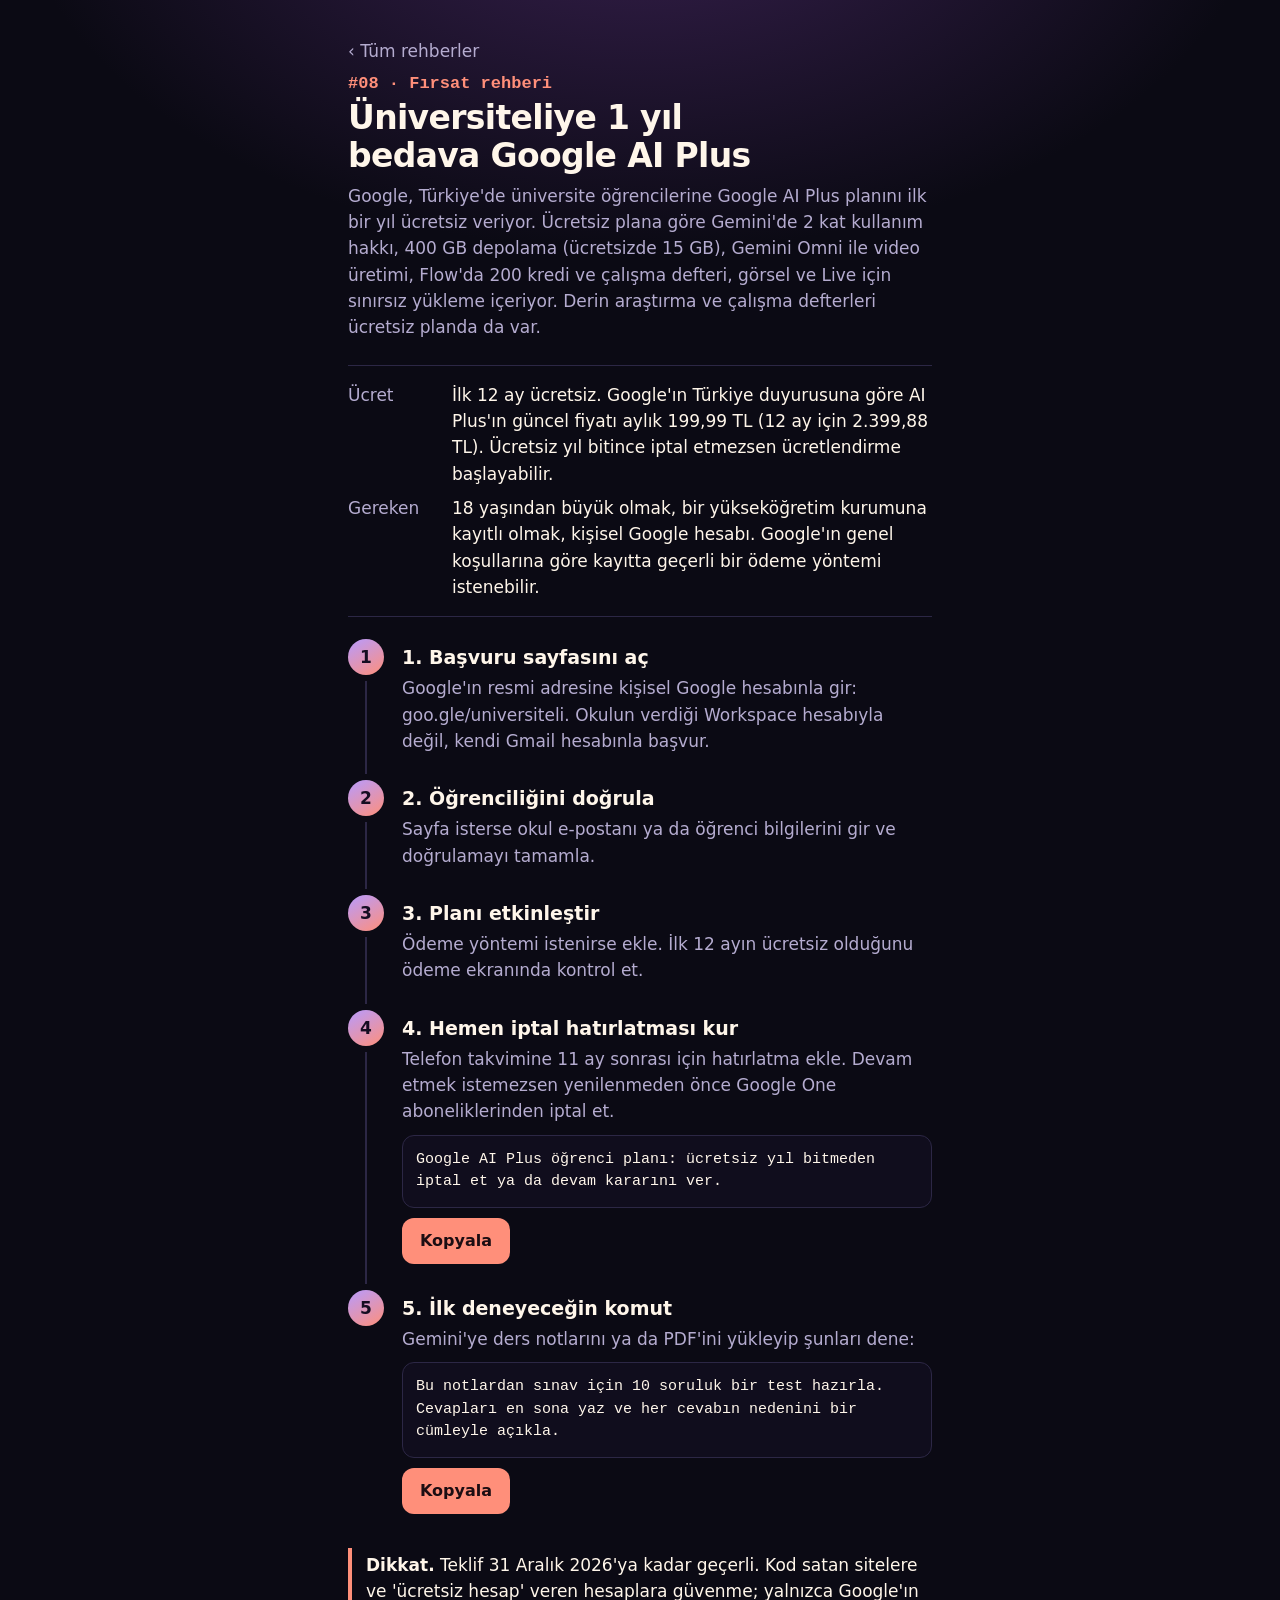
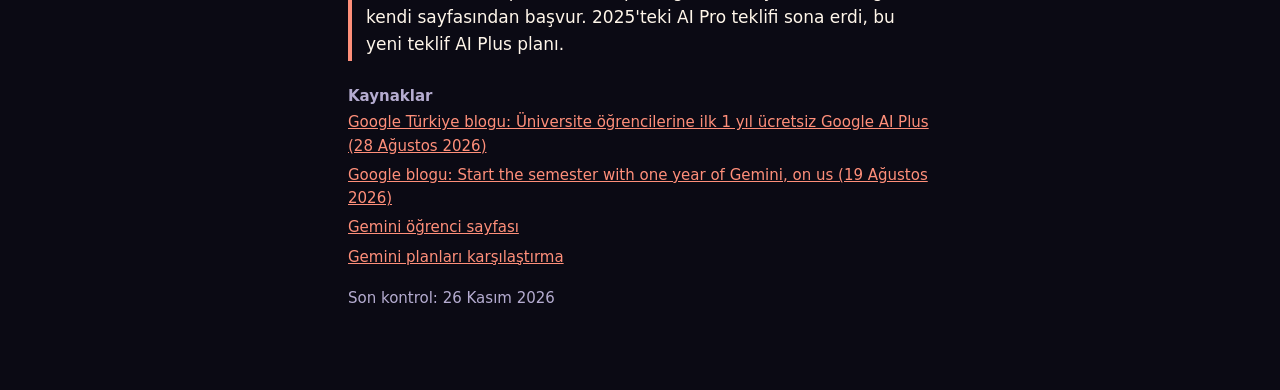
==== google-ai-plus-ogrenci/index.html @ 69dc7bd5 "imlec 8 numarali rehber" ====
<!doctype html><html lang="tr"><head><meta charset="utf-8">
<meta name="viewport" content="width=device-width,initial-scale=1"><title>Üniversiteliye 1 yıl bedava Google AI Plus | İmleç</title>
<meta name="description" content="Google, Türkiye&#x27;de üniversite öğrencilerine Google AI Plus planını ilk bir yıl ücretsiz veriyor. Ücretsiz plana göre Gemini&#x27;de 2 kat kullanım hakkı, 400 GB depolama (ücretsizde 15 GB), Gemini Omni ile video üretimi, Flow&#x27;da 200 kredi ve çalışma defteri, görsel ve Live için sınırsız yükleme içeriyor. Derin araştırma ve çalışma defterleri ücretsiz planda da var."><meta name="theme-color" content="#0b0a14">
<link rel="icon" href="../profil.jpg"><link rel="stylesheet" href="../stil.css"></head>
<body><main><a class="geri" href="../index.html">‹ Tüm rehberler</a><div class="no">#08 · Fırsat rehberi</div><h1>Üniversiteliye 1 yıl bedava Google AI Plus</h1><p class="alt">Google, Türkiye&#x27;de üniversite öğrencilerine Google AI Plus planını ilk bir yıl ücretsiz veriyor. Ücretsiz plana göre Gemini&#x27;de 2 kat kullanım hakkı, 400 GB depolama (ücretsizde 15 GB), Gemini Omni ile video üretimi, Flow&#x27;da 200 kredi ve çalışma defteri, görsel ve Live için sınırsız yükleme içeriyor. Derin araştırma ve çalışma defterleri ücretsiz planda da var.</p><dl><dt>Ücret</dt><dd>İlk 12 ay ücretsiz. Google&#x27;ın Türkiye duyurusuna göre AI Plus&#x27;ın güncel fiyatı aylık 199,99 TL (12 ay için 2.399,88 TL). Ücretsiz yıl bitince iptal etmezsen ücretlendirme başlayabilir.</dd><dt>Gereken</dt><dd>18 yaşından büyük olmak, bir yükseköğretim kurumuna kayıtlı olmak, kişisel Google hesabı. Google&#x27;ın genel koşullarına göre kayıtta geçerli bir ödeme yöntemi istenebilir.</dd></dl><ol><li><b>1. Başvuru sayfasını aç</b><p>Google&#x27;ın resmi adresine kişisel Google hesabınla gir: goo.gle/universiteli. Okulun verdiği Workspace hesabıyla değil, kendi Gmail hesabınla başvur.</p></li><li><b>2. Öğrenciliğini doğrula</b><p>Sayfa isterse okul e-postanı ya da öğrenci bilgilerini gir ve doğrulamayı tamamla.</p></li><li><b>3. Planı etkinleştir</b><p>Ödeme yöntemi istenirse ekle. İlk 12 ayın ücretsiz olduğunu ödeme ekranında kontrol et.</p></li><li><b>4. Hemen iptal hatırlatması kur</b><p>Telefon takvimine 11 ay sonrası için hatırlatma ekle. Devam etmek istemezsen yenilenmeden önce Google One aboneliklerinden iptal et.</p><div class="kopya">Google AI Plus öğrenci planı: ücretsiz yıl bitmeden iptal et ya da devam kararını ver.</div><button type="button">Kopyala</button></li><li><b>5. İlk deneyeceğin komut</b><p>Gemini&#x27;ye ders notlarını ya da PDF&#x27;ini yükleyip şunları dene:</p><div class="kopya">Bu notlardan sınav için 10 soruluk bir test hazırla. Cevapları en sona yaz ve her cevabın nedenini bir cümleyle açıkla.</div><button type="button">Kopyala</button></li></ol><p class="dikkat"><b>Dikkat.</b> Teklif 31 Aralık 2026&#x27;ya kadar geçerli. Kod satan sitelere ve &#x27;ücretsiz hesap&#x27; veren hesaplara güvenme; yalnızca Google&#x27;ın kendi sayfasından başvur. 2025&#x27;teki AI Pro teklifi sona erdi, bu yeni teklif AI Plus planı.</p><div class="kay"><b>Kaynaklar</b><ul><li><a href="https://blog.google/intl/tr-tr/urun-duyurulari/yeni-okul-yilina-gemini-ile-baslayin-universite-ogrencilerine-ilk-1-yil-ucretsiz-google-ai-plus-plani/" target="_blank" rel="noopener">Google Türkiye blogu: Üniversite öğrencilerine ilk 1 yıl ücretsiz Google AI Plus (28 Ağustos 2026)</a></li><li><a href="https://blog.google/innovation-and-ai/products/gemini-app/student-offer-google-ai/" target="_blank" rel="noopener">Google blogu: Start the semester with one year of Gemini, on us (19 Ağustos 2026)</a></li><li><a href="https://gemini.google/students/" target="_blank" rel="noopener">Gemini öğrenci sayfası</a></li><li><a href="https://gemini.google/subscriptions/" target="_blank" rel="noopener">Gemini planları karşılaştırma</a></li></ul><p>Son kontrol: 26 Kasım 2026</p></div><script>
for(const b of document.querySelectorAll('button'))b.onclick=async()=>{const k=b.previousElementSibling;
try{await navigator.clipboard.writeText(k.textContent);b.textContent='Kopyalandı'}
catch{const r=document.createRange();r.selectNodeContents(k);const s=getSelection();s.removeAllRanges();s.addRange(r);b.textContent='Metin seçildi, kopyala'}
setTimeout(()=>b.textContent='Kopyala',2000)};
</script></main></body></html>
---- stil.css ----
:root{--bg:#0b0a14;--kart:#171427;--cizgi:#2c2745;--yazi:#fff6ea;--sonuk:#b5acd0;--mercan:#ff8f7a;--mor:#b79bff}
*{box-sizing:border-box}html{-webkit-text-size-adjust:100%}
[hidden]{display:none!important}
body{margin:0;min-height:100vh;background:radial-gradient(900px 560px at 50% -140px,#3a2152 0,transparent 70%),var(--bg);color:var(--yazi);font:17px/1.55 "Segoe UI",system-ui,-apple-system,Roboto,sans-serif}
main{max-width:620px;margin:0 auto;padding:28px 18px 64px}a{color:var(--mercan)}
:focus-visible{outline:3px solid var(--mor);outline-offset:3px}
.yuz{display:flex;justify-content:center;align-items:center;gap:13px;height:92px;font:300 62px/1 Consolas,monospace;text-shadow:0 0 22px #ff9c7e}
.yuz i{width:11px;height:44px;border-radius:9px;background:#fffaf2;box-shadow:0 0 24px #ffb79a;animation:k 4.2s infinite}
@keyframes k{0%,93%,100%{transform:none}96%{transform:scaleY(.1)}}
h1{font-size:33px;line-height:1.14;margin:6px 0 8px;letter-spacing:-.02em;text-wrap:balance}
.orta{text-align:center}.alt{color:var(--sonuk);margin:0 0 24px}
input{width:100%;font:inherit;color:inherit;background:var(--kart);border:1px solid var(--cizgi);border-radius:14px;padding:14px 16px;margin-bottom:8px}
input::placeholder{color:#9a91b8}
ul{list-style:none;margin:0;padding:0}
.l a{display:grid;grid-template-columns:54px 1fr auto;gap:8px;align-items:center;padding:19px 4px;color:inherit;text-decoration:none;border-bottom:1px solid var(--cizgi)}
.l b{font-size:19px;line-height:1.25;display:block}.l small{color:var(--sonuk)}
.no{font:700 17px Consolas,monospace;color:var(--mercan)}.l a:hover b{color:var(--mercan)}
.geri{display:inline-block;padding:10px 0;text-decoration:none;color:var(--sonuk)}
dl{display:grid;grid-template-columns:92px 1fr;gap:8px 12px;margin:22px 0;padding:16px 0;border-block:1px solid var(--cizgi)}dt{color:var(--sonuk)}dd{margin:0}
ol{list-style:none;counter-reset:a;margin:0;padding:0}
ol li{counter-increment:a;position:relative;padding:0 0 26px 54px}
ol li:before{content:counter(a);position:absolute;left:0;top:0;width:36px;height:36px;border-radius:50%;display:grid;place-items:center;background:linear-gradient(150deg,var(--mor),var(--mercan));color:#150d22;font-weight:800}
ol li:not(:last-child):after{content:"";position:absolute;left:17px;top:42px;bottom:6px;width:2px;background:var(--cizgi)}
ol b{font-size:19px;display:block;line-height:36px}ol p{margin:0;color:var(--sonuk)}
.kopya{background:#100d1d;border:1px solid var(--cizgi);border-radius:12px;padding:13px;margin-top:10px;font:15px/1.5 Consolas,monospace;overflow-wrap:anywhere}
button,.git{display:inline-block;min-height:46px;margin-top:10px;padding:11px 18px;border:0;border-radius:12px;background:var(--mercan);color:#1c0d12;font-weight:700;font-size:16px;line-height:24px;font-family:inherit;text-decoration:none;cursor:pointer}
.dikkat{border-left:4px solid var(--mercan);padding:4px 0 4px 14px;margin:8px 0 24px}
.kay{font-size:15px;color:var(--sonuk)}.kay li{padding:3px 0;overflow-wrap:anywhere}
@media(prefers-reduced-motion:reduce){.yuz i{animation:none}}
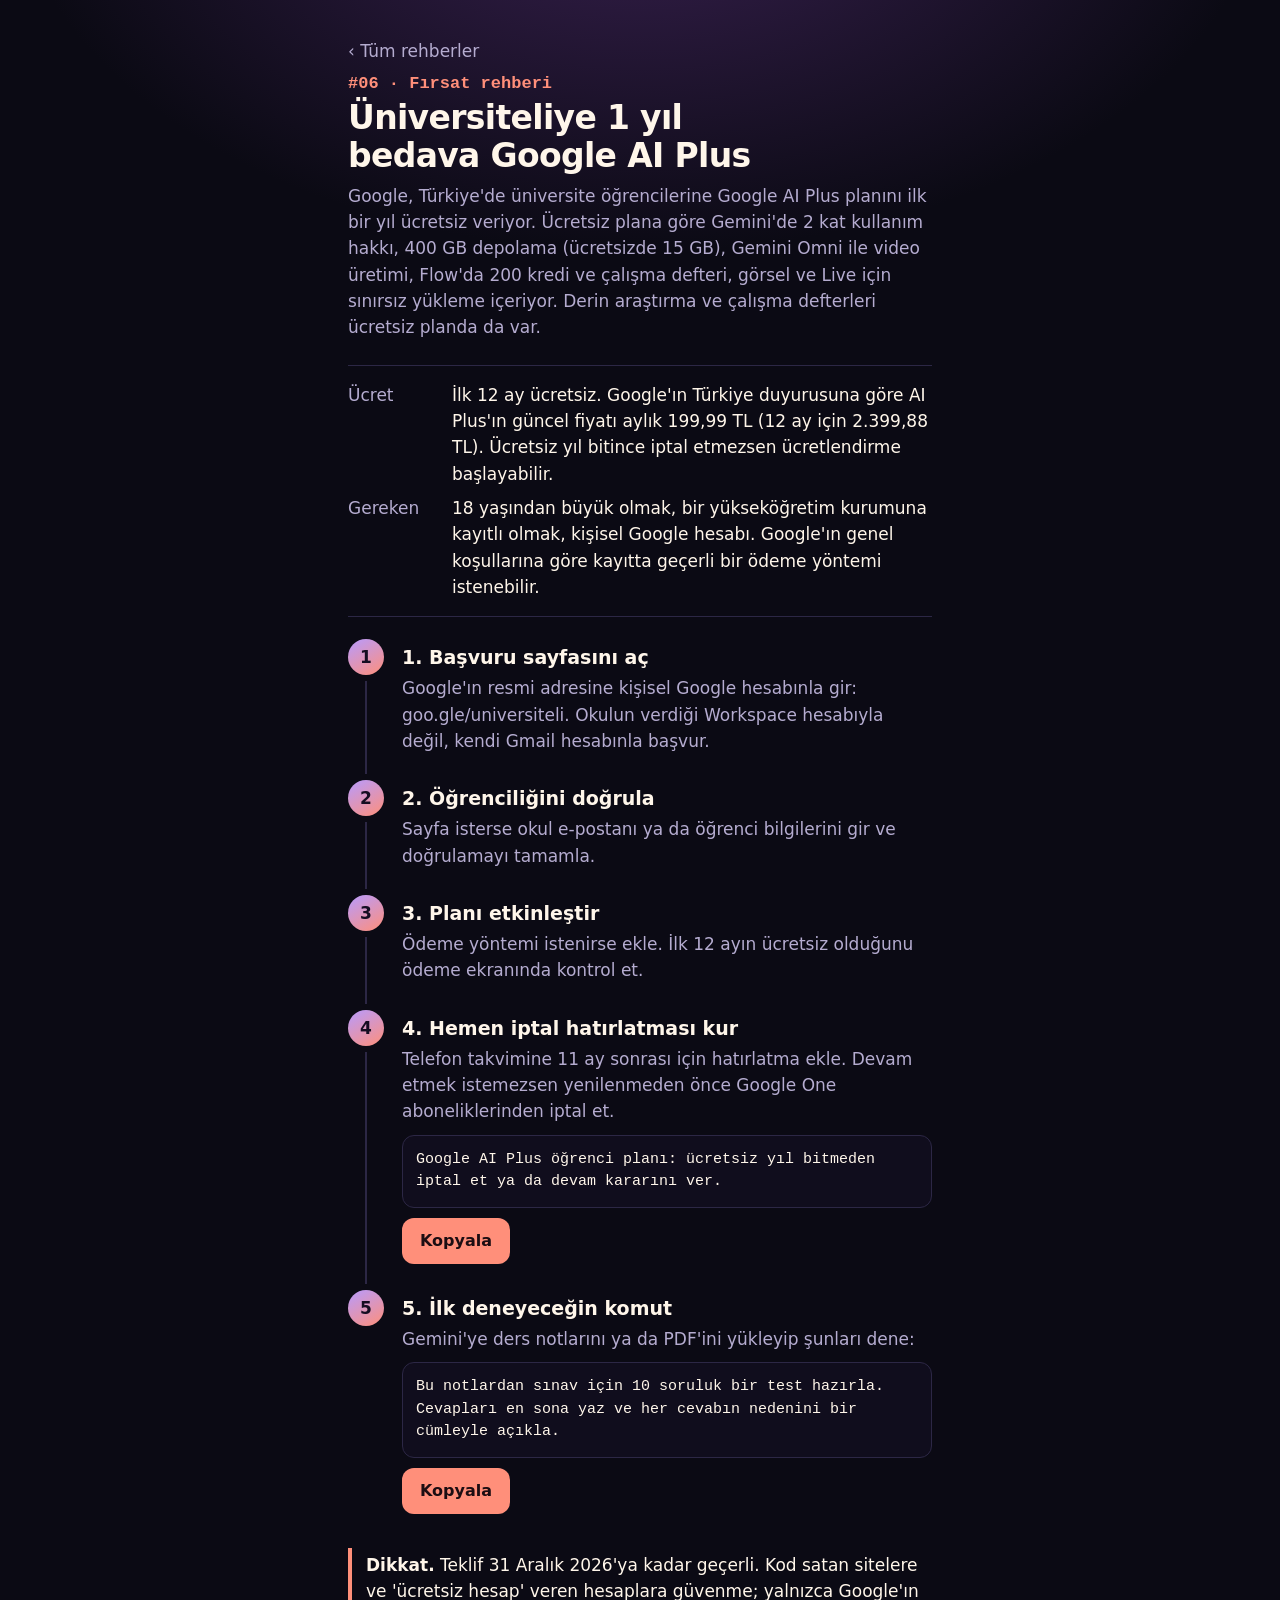
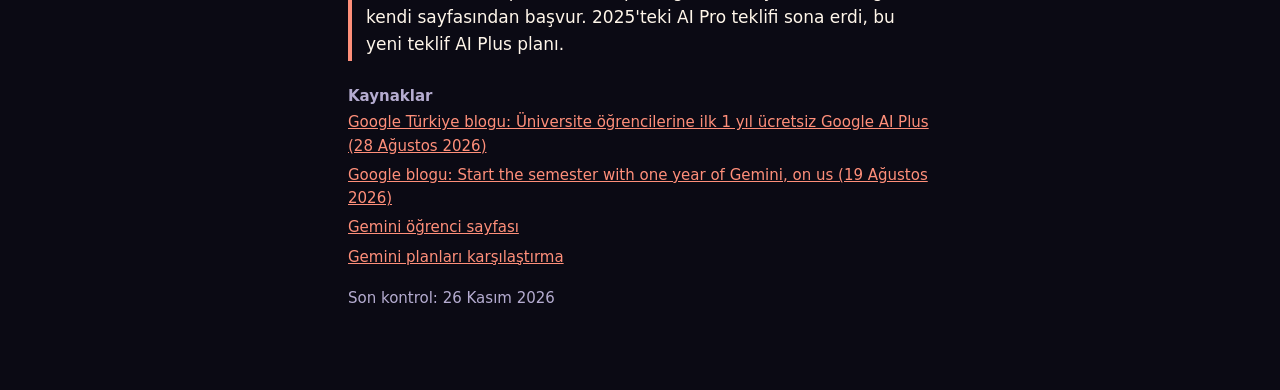
==== commit 77675244: "rehber numaralari yayin sirasina gore" ====
--- a/google-ai-plus-ogrenci/index.html
+++ b/google-ai-plus-ogrenci/index.html
@@ -2,7 +2,7 @@
 <meta name="viewport" content="width=device-width,initial-scale=1"><title>Üniversiteliye 1 yıl bedava Google AI Plus | İmleç</title>
 <meta name="description" content="Google, Türkiye&#x27;de üniversite öğrencilerine Google AI Plus planını ilk bir yıl ücretsiz veriyor. Ücretsiz plana göre Gemini&#x27;de 2 kat kullanım hakkı, 400 GB depolama (ücretsizde 15 GB), Gemini Omni ile video üretimi, Flow&#x27;da 200 kredi ve çalışma defteri, görsel ve Live için sınırsız yükleme içeriyor. Derin araştırma ve çalışma defterleri ücretsiz planda da var."><meta name="theme-color" content="#0b0a14">
 <link rel="icon" href="../profil.jpg"><link rel="stylesheet" href="../stil.css"></head>
-<body><main><a class="geri" href="../index.html">‹ Tüm rehberler</a><div class="no">#08 · Fırsat rehberi</div><h1>Üniversiteliye 1 yıl bedava Google AI Plus</h1><p class="alt">Google, Türkiye&#x27;de üniversite öğrencilerine Google AI Plus planını ilk bir yıl ücretsiz veriyor. Ücretsiz plana göre Gemini&#x27;de 2 kat kullanım hakkı, 400 GB depolama (ücretsizde 15 GB), Gemini Omni ile video üretimi, Flow&#x27;da 200 kredi ve çalışma defteri, görsel ve Live için sınırsız yükleme içeriyor. Derin araştırma ve çalışma defterleri ücretsiz planda da var.</p><dl><dt>Ücret</dt><dd>İlk 12 ay ücretsiz. Google&#x27;ın Türkiye duyurusuna göre AI Plus&#x27;ın güncel fiyatı aylık 199,99 TL (12 ay için 2.399,88 TL). Ücretsiz yıl bitince iptal etmezsen ücretlendirme başlayabilir.</dd><dt>Gereken</dt><dd>18 yaşından büyük olmak, bir yükseköğretim kurumuna kayıtlı olmak, kişisel Google hesabı. Google&#x27;ın genel koşullarına göre kayıtta geçerli bir ödeme yöntemi istenebilir.</dd></dl><ol><li><b>1. Başvuru sayfasını aç</b><p>Google&#x27;ın resmi adresine kişisel Google hesabınla gir: goo.gle/universiteli. Okulun verdiği Workspace hesabıyla değil, kendi Gmail hesabınla başvur.</p></li><li><b>2. Öğrenciliğini doğrula</b><p>Sayfa isterse okul e-postanı ya da öğrenci bilgilerini gir ve doğrulamayı tamamla.</p></li><li><b>3. Planı etkinleştir</b><p>Ödeme yöntemi istenirse ekle. İlk 12 ayın ücretsiz olduğunu ödeme ekranında kontrol et.</p></li><li><b>4. Hemen iptal hatırlatması kur</b><p>Telefon takvimine 11 ay sonrası için hatırlatma ekle. Devam etmek istemezsen yenilenmeden önce Google One aboneliklerinden iptal et.</p><div class="kopya">Google AI Plus öğrenci planı: ücretsiz yıl bitmeden iptal et ya da devam kararını ver.</div><button type="button">Kopyala</button></li><li><b>5. İlk deneyeceğin komut</b><p>Gemini&#x27;ye ders notlarını ya da PDF&#x27;ini yükleyip şunları dene:</p><div class="kopya">Bu notlardan sınav için 10 soruluk bir test hazırla. Cevapları en sona yaz ve her cevabın nedenini bir cümleyle açıkla.</div><button type="button">Kopyala</button></li></ol><p class="dikkat"><b>Dikkat.</b> Teklif 31 Aralık 2026&#x27;ya kadar geçerli. Kod satan sitelere ve &#x27;ücretsiz hesap&#x27; veren hesaplara güvenme; yalnızca Google&#x27;ın kendi sayfasından başvur. 2025&#x27;teki AI Pro teklifi sona erdi, bu yeni teklif AI Plus planı.</p><div class="kay"><b>Kaynaklar</b><ul><li><a href="https://blog.google/intl/tr-tr/urun-duyurulari/yeni-okul-yilina-gemini-ile-baslayin-universite-ogrencilerine-ilk-1-yil-ucretsiz-google-ai-plus-plani/" target="_blank" rel="noopener">Google Türkiye blogu: Üniversite öğrencilerine ilk 1 yıl ücretsiz Google AI Plus (28 Ağustos 2026)</a></li><li><a href="https://blog.google/innovation-and-ai/products/gemini-app/student-offer-google-ai/" target="_blank" rel="noopener">Google blogu: Start the semester with one year of Gemini, on us (19 Ağustos 2026)</a></li><li><a href="https://gemini.google/students/" target="_blank" rel="noopener">Gemini öğrenci sayfası</a></li><li><a href="https://gemini.google/subscriptions/" target="_blank" rel="noopener">Gemini planları karşılaştırma</a></li></ul><p>Son kontrol: 26 Kasım 2026</p></div><script>
+<body><main><a class="geri" href="../index.html">‹ Tüm rehberler</a><div class="no">#06 · Fırsat rehberi</div><h1>Üniversiteliye 1 yıl bedava Google AI Plus</h1><p class="alt">Google, Türkiye&#x27;de üniversite öğrencilerine Google AI Plus planını ilk bir yıl ücretsiz veriyor. Ücretsiz plana göre Gemini&#x27;de 2 kat kullanım hakkı, 400 GB depolama (ücretsizde 15 GB), Gemini Omni ile video üretimi, Flow&#x27;da 200 kredi ve çalışma defteri, görsel ve Live için sınırsız yükleme içeriyor. Derin araştırma ve çalışma defterleri ücretsiz planda da var.</p><dl><dt>Ücret</dt><dd>İlk 12 ay ücretsiz. Google&#x27;ın Türkiye duyurusuna göre AI Plus&#x27;ın güncel fiyatı aylık 199,99 TL (12 ay için 2.399,88 TL). Ücretsiz yıl bitince iptal etmezsen ücretlendirme başlayabilir.</dd><dt>Gereken</dt><dd>18 yaşından büyük olmak, bir yükseköğretim kurumuna kayıtlı olmak, kişisel Google hesabı. Google&#x27;ın genel koşullarına göre kayıtta geçerli bir ödeme yöntemi istenebilir.</dd></dl><ol><li><b>1. Başvuru sayfasını aç</b><p>Google&#x27;ın resmi adresine kişisel Google hesabınla gir: goo.gle/universiteli. Okulun verdiği Workspace hesabıyla değil, kendi Gmail hesabınla başvur.</p></li><li><b>2. Öğrenciliğini doğrula</b><p>Sayfa isterse okul e-postanı ya da öğrenci bilgilerini gir ve doğrulamayı tamamla.</p></li><li><b>3. Planı etkinleştir</b><p>Ödeme yöntemi istenirse ekle. İlk 12 ayın ücretsiz olduğunu ödeme ekranında kontrol et.</p></li><li><b>4. Hemen iptal hatırlatması kur</b><p>Telefon takvimine 11 ay sonrası için hatırlatma ekle. Devam etmek istemezsen yenilenmeden önce Google One aboneliklerinden iptal et.</p><div class="kopya">Google AI Plus öğrenci planı: ücretsiz yıl bitmeden iptal et ya da devam kararını ver.</div><button type="button">Kopyala</button></li><li><b>5. İlk deneyeceğin komut</b><p>Gemini&#x27;ye ders notlarını ya da PDF&#x27;ini yükleyip şunları dene:</p><div class="kopya">Bu notlardan sınav için 10 soruluk bir test hazırla. Cevapları en sona yaz ve her cevabın nedenini bir cümleyle açıkla.</div><button type="button">Kopyala</button></li></ol><p class="dikkat"><b>Dikkat.</b> Teklif 31 Aralık 2026&#x27;ya kadar geçerli. Kod satan sitelere ve &#x27;ücretsiz hesap&#x27; veren hesaplara güvenme; yalnızca Google&#x27;ın kendi sayfasından başvur. 2025&#x27;teki AI Pro teklifi sona erdi, bu yeni teklif AI Plus planı.</p><div class="kay"><b>Kaynaklar</b><ul><li><a href="https://blog.google/intl/tr-tr/urun-duyurulari/yeni-okul-yilina-gemini-ile-baslayin-universite-ogrencilerine-ilk-1-yil-ucretsiz-google-ai-plus-plani/" target="_blank" rel="noopener">Google Türkiye blogu: Üniversite öğrencilerine ilk 1 yıl ücretsiz Google AI Plus (28 Ağustos 2026)</a></li><li><a href="https://blog.google/innovation-and-ai/products/gemini-app/student-offer-google-ai/" target="_blank" rel="noopener">Google blogu: Start the semester with one year of Gemini, on us (19 Ağustos 2026)</a></li><li><a href="https://gemini.google/students/" target="_blank" rel="noopener">Gemini öğrenci sayfası</a></li><li><a href="https://gemini.google/subscriptions/" target="_blank" rel="noopener">Gemini planları karşılaştırma</a></li></ul><p>Son kontrol: 26 Kasım 2026</p></div><script>
 for(const b of document.querySelectorAll('button'))b.onclick=async()=>{const k=b.previousElementSibling;
 try{await navigator.clipboard.writeText(k.textContent);b.textContent='Kopyalandı'}
 catch{const r=document.createRange();r.selectNodeContents(k);const s=getSelection();s.removeAllRanges();s.addRange(r);b.textContent='Metin seçildi, kopyala'}
